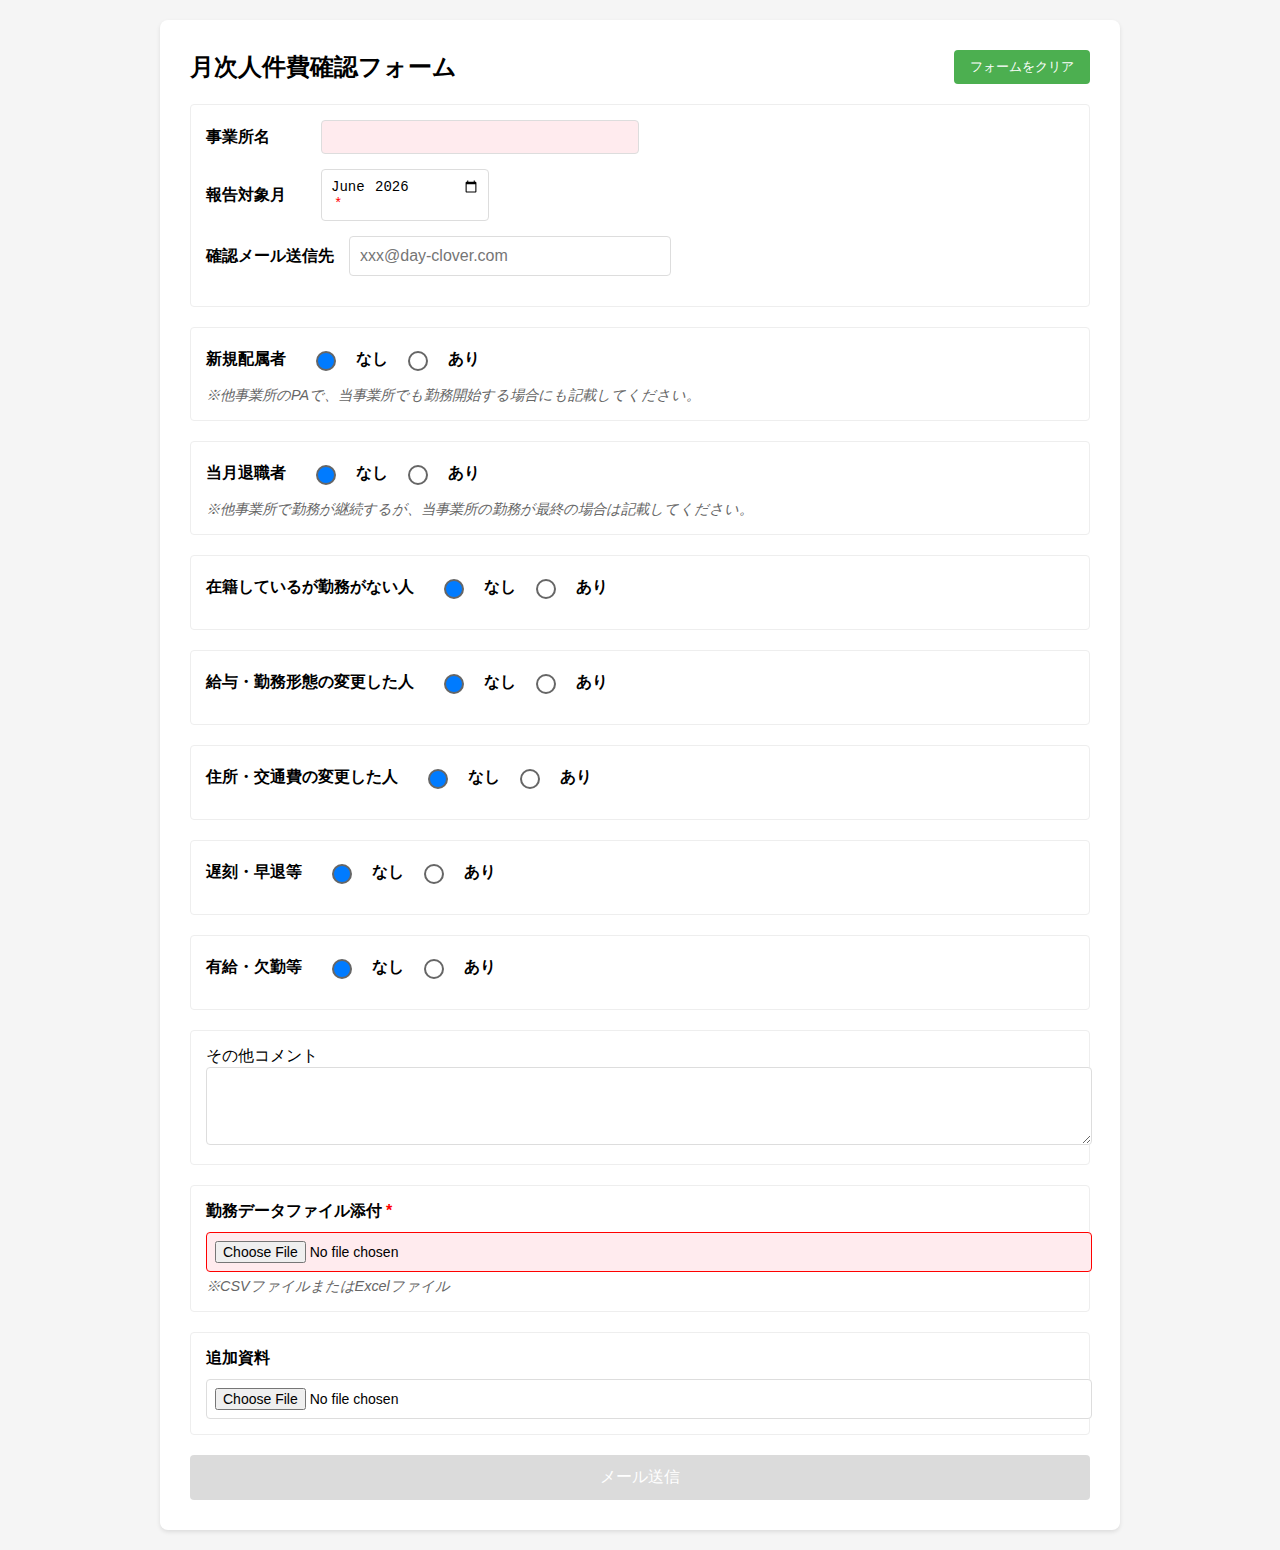
==== index.html @ de218e42 "Update index.html" ====
<!DOCTYPE html>
<html lang="ja">
<head>
  <meta charset="UTF-8">
  <meta name="viewport" content="width=device-width, initial-scale=1.0">
  <title>クローバーグループ 月次人件費確認フォーム</title>
  <link rel="stylesheet" href="styles.css">
</head>
<body>
  <div class="form-container">
    <div class="header-container">
      <h2>月次人件費確認フォーム</h2>
      <button type="button" onclick="clearForm()">フォームをクリア</button>
    </div>

    <!-- onsubmit 属性で handleSubmit() を呼び出し -->
    <form action="https://script.google.com/macros/s/AKfycbw3xrii8bdswGBY6kVugN-Pe3tUg98DSI1WKVShaMwftupgkgY6a9X8uiT9x9-lxI8x/exec" method="post" enctype="multipart/form-data" onsubmit="return handleSubmit(event)">
      <!-- 基本情報 -->
      <div class="form-group">
        <div class="header-row">
          <label for="officeName">事業所名</label>
          <input type="text" id="officeName" name="officeName" class="required"
                 onchange="validateForm()" onkeyup="validateForm()">
        </div>
        <div class="header-row">
          <label for="reportMonth">報告対象月</label>
          <input type="month" id="reportMonth" name="reportMonth" class="required"
                 onchange="validateForm()">
        </div>
        <div class="header-row">
          <label for="email">確認メール送信先</label>
          <input type="email" id="email" name="email" class="required" placeholder="xxx@day-clover.com"
                 onchange="validateForm()" onkeyup="validateForm()">
        </div>
      </div>

      <!-- 新規配属者 -->
      <div class="form-group">
        <div class="section-title">
          新規配属者
          <div class="radio-group">
            <input type="radio" name="hasNewEmployee" value="no" checked> なし
            <input type="radio" name="hasNewEmployee" value="yes"> あり
          </div>
        </div>
        <div class="note">
          ※他事業所のPAで、当事業所でも勤務開始する場合にも記載してください。
        </div>
        <div id="newEmployeeDetail" class="detail-section">
          <div id="newEmployeeContainer"></div>
          <button type="button" class="add-button" onclick="addNewEmployee()">新規配属者を追加</button>
        </div>
      </div>

      <!-- 当月退職者 -->
      <div class="form-group">
        <div class="section-title">
          当月退職者
          <div class="radio-group">
            <input type="radio" name="hasRetirement" value="no" checked> なし
            <input type="radio" name="hasRetirement" value="yes"> あり
          </div>
        </div>
        <div class="note">
          ※他事業所で勤務が継続するが、当事業所の勤務が最終の場合は記載してください。
        </div>
        <div id="retirementDetail" class="detail-section">
          <div id="retirementContainer"></div>
          <button type="button" class="add-button" onclick="addRetirement()">退職者を追加</button>
        </div>
      </div>

      <!-- 在籍しているが勤務がない人 -->
      <div class="form-group">
        <div class="section-title">
          在籍しているが勤務がない人
          <div class="radio-group">
            <input type="radio" name="hasNoWork" value="no" checked> なし
            <input type="radio" name="hasNoWork" value="yes"> あり
          </div>
        </div>
        <div id="noWorkDetail" class="detail-section">
          <div id="noWorkContainer"></div>
          <button type="button" class="add-button" onclick="addNoWork()">追加</button>
        </div>
      </div>

      <!-- 給与・勤務形態の変更した人 -->
      <div class="form-group">
        <div class="section-title">
          給与・勤務形態の変更した人
          <div class="radio-group">
            <input type="radio" name="hasSalaryChange" value="no" checked> なし
            <input type="radio" name="hasSalaryChange" value="yes"> あり
          </div>
        </div>
        <div id="salaryChangeDetail" class="detail-section">
          <div id="salaryChangeContainer"></div>
          <button type="button" class="add-button" onclick="addSalaryChange()">追加</button>
        </div>
      </div>

      <!-- 住所・交通費の変更した人 -->
      <div class="form-group">
        <div class="section-title">
          住所・交通費の変更した人
          <div class="radio-group">
            <input type="radio" name="hasAddressChange" value="no" checked> なし
            <input type="radio" name="hasAddressChange" value="yes"> あり
          </div>
        </div>
        <div id="addressChangeDetail" class="detail-section">
          <div id="addressChangeContainer"></div>
          <button type="button" class="add-button" onclick="addAddressChange()">追加</button>
        </div>
      </div>

      <!-- 遅刻・早退等 -->
      <div class="form-group">
        <div class="section-title">
          遅刻・早退等
          <div class="radio-group">
            <input type="radio" name="hasLateEarly" value="no" checked> なし
            <input type="radio" name="hasLateEarly" value="yes"> あり
          </div>
        </div>
        <div id="lateEarlyDetail" class="detail-section">
          <div id="lateEarlyContainer"></div>
          <button type="button" class="add-button" onclick="addLateEarly()">遅刻・早退を追加</button>
        </div>
      </div>

      <!-- 有給・欠勤等 -->
      <div class="form-group">
        <div class="section-title">
          有給・欠勤等
          <div class="radio-group">
            <input type="radio" name="hasLeave" value="no" checked> なし
            <input type="radio" name="hasLeave" value="yes"> あり
          </div>
        </div>
        <div id="leaveDetail" class="detail-section">
          <div id="leaveContainer"></div>
          <button type="button" class="add-button" onclick="addLeave()">有給・欠勤を追加</button>
        </div>
      </div>

      <!-- その他コメント -->
      <div class="form-group">
        <label>その他コメント</label>
        <textarea id="otherComments" name="otherComments" onchange="validateForm()" onkeyup="validateForm()"></textarea>
      </div>

      <!-- ファイルアップロード -->
      <div class="file-upload-container">
        <label>勤務データファイル添付<span class="required"></span></label>
        <input type="file" id="csvFile" name="csvFile" class="file-input" onchange="validateFileInput(this)">
        <div class="note">※CSVファイルまたはExcelファイル</div>
      </div>
      <div class="file-upload-container">
        <label>追加資料</label>
        <input type="file" id="optionalFile" name="optionalFile" class="file-input" onchange="validateFileInput(this)">
      </div>

      <!-- 送信ボタン（初期状態は無効＝グレー表示） -->
      <button type="submit" id="submitButton" disabled>メール送信</button>
    </form>
  </div>
  <script src="script.js"></script>
</body>
</html>
---- styles.css ----
body { 
    margin: 20px; 
    font-family: "Hiragino Sans", "Hiragino Kaku Gothic ProN", "メイリオ", sans-serif;
    background-color: #f5f5f5;
}

.form-container {
    max-width: 900px;
    margin: 0 auto;
    background-color: white;
    padding: 30px;
    border-radius: 8px;
    box-shadow: 0 2px 4px rgba(0,0,0,0.1);
}

.header-container {
    display: flex;
    justify-content: space-between;
    align-items: center;
    margin-bottom: 20px;
}

.header-container h2 {
    margin: 0;
}

button {
    background-color: #ff4444;
    color: white;
    border: none;
    padding: 8px 16px;
    border-radius: 4px;
    cursor: pointer;
}

button:hover {
    background-color: #ff6666;
}

.form-group { 
    margin-bottom: 20px; 
    padding: 15px;
    border: 1px solid #eee;
    border-radius: 4px;
}

.header-row {
    display: flex;
    align-items: center;
    gap: 15px;
    margin-bottom: 15px;
}

.header-row label {
    min-width: 100px;
    font-weight: bold;
}

#officeName {
    width: 300px;
    padding: 8px;
    border: 1px solid #ddd;
    border-radius: 4px;
}

#reportMonth {
    width: 150px;
    padding: 8px;
    border: 1px solid #ddd;
    border-radius: 4px;
}

.detail-section { 
    margin-left: 20px; 
    display: none;
    padding: 10px;
    border-left: 3px solid #4CAF50;
}

.entry-row {
    display: flex;
    align-items: flex-start;
    gap: 15px;
    padding: 15px;
    background-color: #f9f9f9;
    border-radius: 4px;
    margin: 10px 0;
}

#lateEarlyContainer .entry-row,
#leaveContainer .entry-row {
    flex-wrap: wrap;
    position: relative;
    padding-right: 60px;
}

#lateEarlyContainer .reason-field,
#leaveContainer .reason-field {
    width: calc(100% - 15px);
    margin-top: 10px;
}

#lateEarlyContainer .remove-button,
#leaveContainer .remove-button {
    position: absolute;
    right: 15px;
    top: 15px;
}

.name-field {
    width: 210px;
    padding: 8px;
    border: 1px solid #ddd;
    border-radius: 4px;
    background-color: white;
}

.reason-field {
    background-color: white;
}

#retirementContainer .reason-field,
#noWorkContainer .reason-field,
#salaryChangeContainer .reason-field,
#addressChangeContainer .reason-field {
    flex: 1;
    min-width: 200px;
    padding: 8px;
    border: 1px solid #ddd;
    border-radius: 4px;
    resize: vertical;
    min-height: 60px;
}

.date-field {
    width: 140px;
    padding: 8px;
    border: 1px solid #ddd;
    border-radius: 4px;
}

/* バリデーションスタイル */
input.invalid:not(.file-input),
textarea.invalid,
.radio-group.invalid,
.name-field.invalid,
.date-field.invalid,
.reason-field.invalid {
    background-color: #ffebee;
}

.reason-field.required {
    background-color: #ffebee;
}

.reason-field.required:not(.invalid) {
    background-color: white;
}

.file-input.invalid {
    background-color: #ffebee !important;
    border-color: #ff0000;
}

.file-input.valid {
    background-color: white !important;
    border-color: #ddd;
}

#addressChangeContainer .reason-field,
#salaryChangeContainer .reason-field {
    background-color: #ffebee;
}

#addressChangeContainer .checkbox-checked .reason-field,
#salaryChangeContainer .checkbox-checked .reason-field {
    background-color: white;
}

.radio-group {
    display: inline-flex;
    align-items: center;
    gap: 10px;
    padding: 5px 10px;
    border-radius: 4px;
    white-space: nowrap;
}

.checkbox-group {
    white-space: nowrap;
    padding: 5px 10px;
    border-radius: 4px;
    display: flex;
    align-items: center;
    flex-shrink: 0;
}

.checkbox-group input[type="checkbox"] {
    margin-right: 5px;
}

.checkbox-group label {
    user-select: none;
}

.add-button {
    display: none;
    background-color: #4CAF50;
    color: white;
    border: none;
    padding: 8px 16px;
    border-radius: 4px;
    cursor: pointer;
    margin-top: 10px;
}

.add-button:hover {
    background-color: #45a049;
}

.remove-button {
    background-color: #ff4444;
    color: white;
    border: none;
    padding: 5px 10px;
    border-radius: 3px;
    cursor: pointer;
    white-space: nowrap;
    flex-shrink: 0;
}

.remove-button:hover {
    background-color: #ff6666;
}

.required::after {
    content: "*";
    color: #ff0000;
    margin-left: 4px;
}

.note {
    font-size: 0.9em;
    color: #666;
    margin-top: 5px;
    font-style: italic;
}

#submitButton {
    background-color: #4CAF50;
    color: white;
    padding: 12px 20px;
    border: none;
    border-radius: 4px;
    cursor: pointer;
    width: 100%;
    font-size: 16px;
    margin-top: 20px;
    transition: all 0.3s ease;
}

#submitButton:disabled {
    background-color: #cccccc;
    cursor: not-allowed;
    opacity: 0.7;
}

#submitButton:not(:disabled):hover {
    background-color: #45a049;
}

.section-title {
    display: flex;
    align-items: center;
    gap: 15px;
    margin-bottom: 10px;
    font-weight: bold;
}

textarea {
    width: 100%;
    min-height: 60px;
    resize: vertical;
    padding: 8px;
    border: 1px solid #ddd;
    border-radius: 4px;
}

.file-upload-container {
    margin-top: 20px;
    padding: 15px;
    border: 1px solid #eee;
    border-radius: 4px;
}

.file-upload-container label {
    display: block;
    margin-bottom: 10px;
    font-weight: bold;
}

.file-input {
    width: 100%;
    padding: 8px;
    border: 1px solid #ddd;
    border-radius: 4px;
    background-color: white;
}

input[type="checkbox"] {
    margin-right: 5px;
    cursor: pointer;
}

input[type="radio"] {
    margin-right: 5px;
    cursor: pointer;
}

#salaryChangeContainer .entry-row,
#addressChangeContainer .entry-row {
    display: flex;
    flex-wrap: nowrap;
    align-items: flex-start;
}

#salaryChangeContainer .checkbox-group,
#addressChangeContainer .checkbox-group {
    margin: 0 10px;
    flex-shrink: 0;
}

#emailRecipient {
    max-width: 200px;
    padding: 8px;
    border: 1px solid #ddd;
    border-radius: 4px;
    font-size: 14px;
    margin-bottom: 20px;
    background-color: white;
    transition: border-color 0.3s ease;
}

#emailRecipient:focus {
    border-color: #66afe9;
    outline: none;
    box-shadow: 0 0 5px rgba(102, 175, 233, 0.5);
}

#workStyleChangeContainer .entry-row,
#transportationChangeContainer .entry-row {
    display: flex;
    flex-wrap: wrap;
    align-items: flex-start;
    gap: 15px;
    padding: 15px;
    background-color: #f9f9f9;
    border-radius: 4px;
    margin: 10px 0;
    position: relative;
}

#workStyleChangeContainer .reason-field,
#transportationChangeContainer .reason-field {
    width: calc(100% - 15px);
    margin-top: 10px;
    padding: 8px;
    border: 1px solid #ddd;
    border-radius: 4px;
    background-color: white;
    resize: vertical;
    min-height: 60px;
}

#workStyleChangeContainer .remove-button,
#transportationChangeContainer .remove-button {
    position: absolute;
    right: 15px;
    top: 15px;
    background-color: #ff4444;
    color: white;
    border: none;
    padding: 5px 10px;
    border-radius: 3px;
    cursor: pointer;
    white-space: nowrap;
    flex-shrink: 0;
}

#workStyleChangeContainer .remove-button:hover,
#transportationChangeContainer .remove-button:hover {
    background-color: #ff6666;
}

/* 共通スタイル */
input, textarea, select {
    width: 100%;
    padding: 8px;
    border: 1px solid #ddd;
    border-radius: 4px;
    font-size: 14px;
    background-color: white;
    transition: border-color 0.3s ease;
}

input:focus, textarea:focus, select:focus {
    border-color: #66afe9;
    outline: none;
    box-shadow: 0 0 5px rgba(102, 175, 233, 0.5);
}

/* 修正点: Chromeで確認メール送信先のフォントとサイズを統一 */
input[type="email"] {
    font-size: 16px;
    width: 300px;
    padding: 10px;
    border: 1px solid #ddd;
    border-radius: 4px;
    background-color: white;
    transition: border-color 0.3s ease;
}

input[type="email"]:focus {
    border-color: #66afe9;
    outline: none;
    box-shadow: 0 0 5px rgba(102, 175, 233, 0.5);
}

/* Safariでラジオボタンが右寄りにならないよう調整 */
.radio-group {
    display: flex; /* 横並びにする */
    align-items: center; /* 垂直方向の中央揃え */
    gap: 15px; /* ラジオボタンとラベルの間隔 */
}

.radio-group input[type="radio"] {
    appearance: none; /* Safariのデフォルトスタイルをリセット */
    width: 16px;
    height: 16px;
    border: 2px solid #666;
    border-radius: 50%;
    display: inline-block;
    position: relative;
    cursor: pointer;
}

.radio-group input[type="radio"]:checked {
    background-color: #007bff; /* 選択時の背景色 */
}

.radio-group label {
    display: flex;
    align-items: center;
    cursor: pointer;
    gap: 5px; /* ラジオボタンとラベルの間隔 */
}


/* ボタンの共通スタイル */
button {
    background-color: #4CAF50;
    color: white;
    border: none;
    padding: 8px 16px;
    border-radius: 4px;
    cursor: pointer;
    transition: background-color 0.3s ease;
}

button:hover {
    background-color: #45a049;
}

button.remove-button {
    background-color: #ff4444;
}

button.remove-button:hover {
    background-color: #ff6666;
}
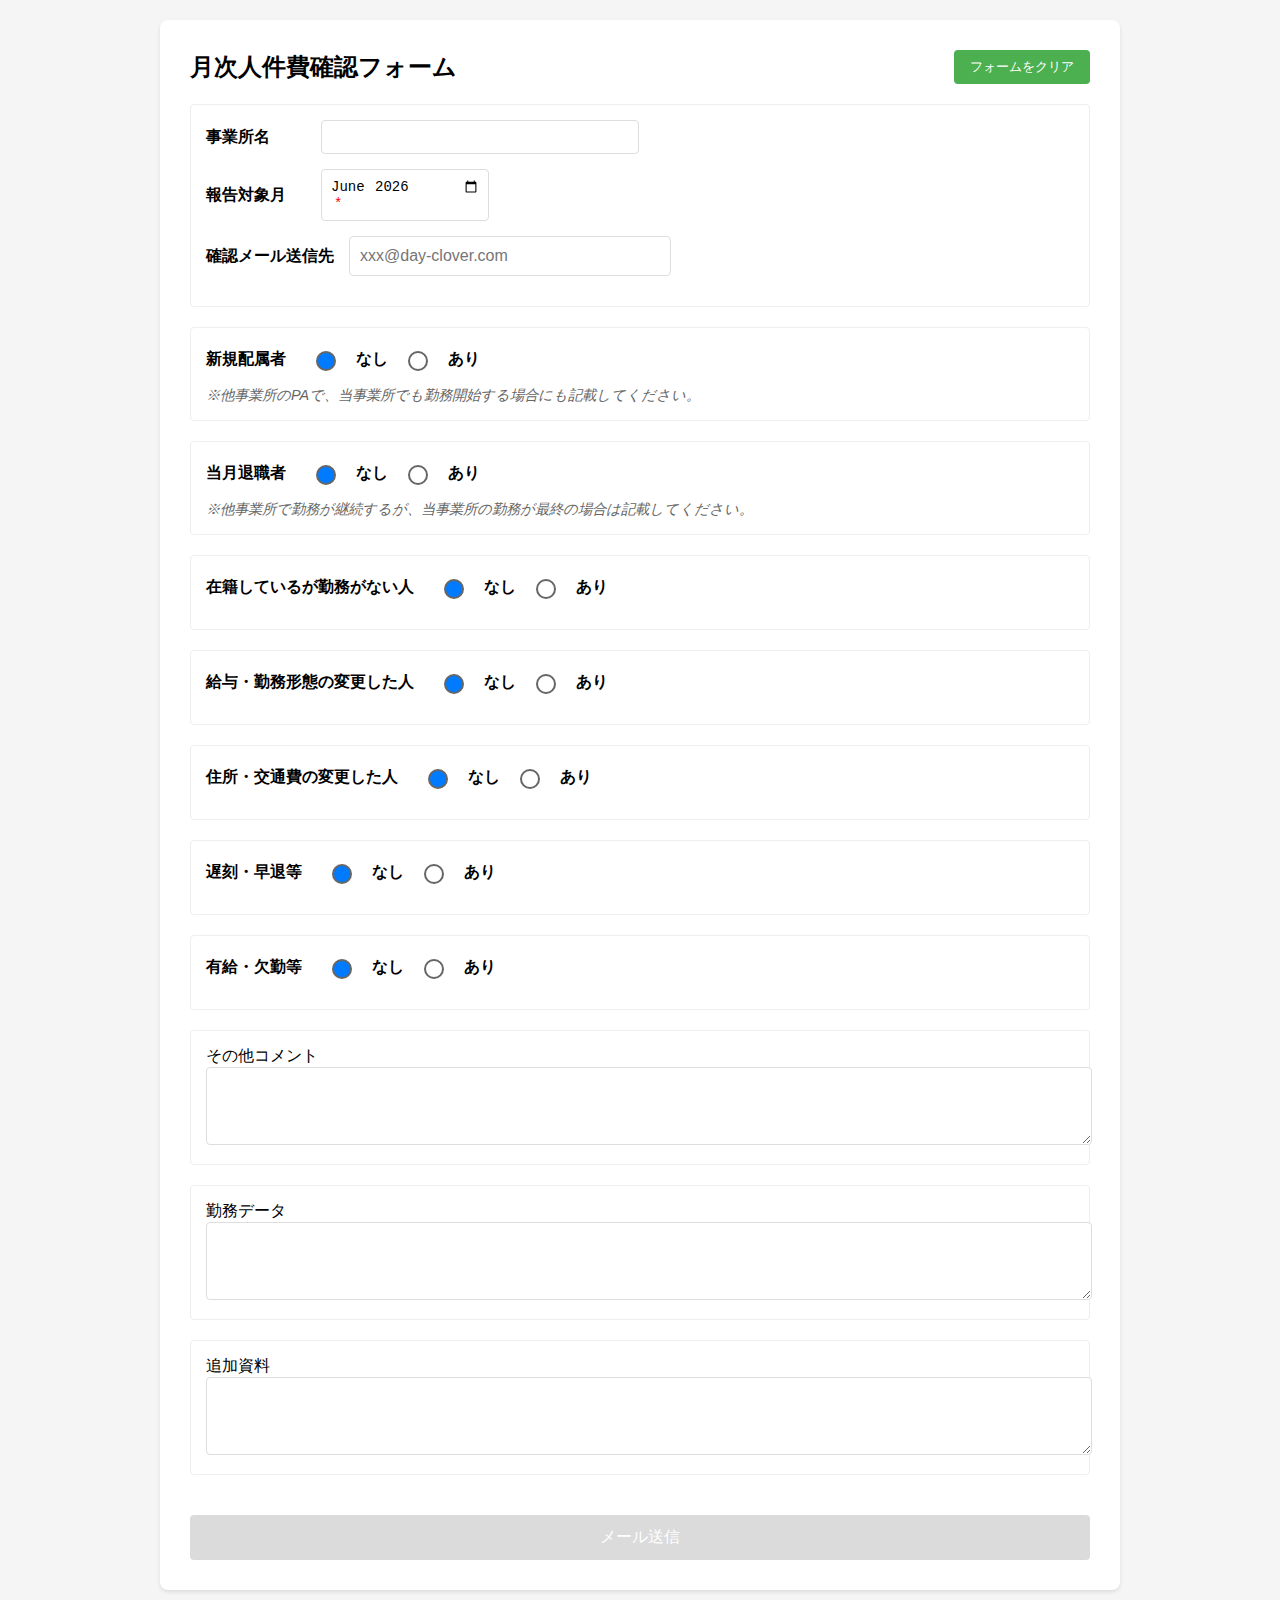
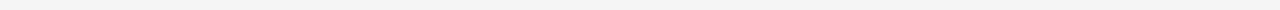
==== commit 397cb2fb: "Update index.html" ====
--- a/index.html
+++ b/index.html
@@ -14,7 +14,7 @@
     </div>
 
     <!-- onsubmit 属性で handleSubmit() を呼び出し -->
-    <form action="https://script.google.com/macros/s/AKfycbw3xrii8bdswGBY6kVugN-Pe3tUg98DSI1WKVShaMwftupgkgY6a9X8uiT9x9-lxI8x/exec" method="post" enctype="multipart/form-data" onsubmit="return handleSubmit(event)">
+    <form action="https://script.google.com/macros/s/AKfycby50X4aKemam9MPnc2CtPauGQX6eYqPBdm5qM-kWzqfuxp9FvnjCbalrF4J9wQpXMVq/exec" method="post" enctype="multipart/form-data" onsubmit="return handleSubmit(event)">
       <!-- 基本情報 -->
       <div class="form-group">
         <div class="header-row">
@@ -150,8 +150,16 @@
         <label>その他コメント</label>
         <textarea id="otherComments" name="otherComments" onchange="validateForm()" onkeyup="validateForm()"></textarea>
       </div>
+      <div class="form-group">
+        <label>勤務データ</label>
+        <textarea id="csvData" name="csvData" onchange="validateForm()" onkeyup="validateForm()"></textarea>
+      </div>
+      <div class="form-group">
+        <label>追加資料</label>
+        <textarea id="optionalData" name="optionalData" onchange="validateForm()" onkeyup="validateForm()"></textarea>
+      </div>
 
-      <!-- ファイルアップロード -->
+      <!-- ファイルアップロード 
       <div class="file-upload-container">
         <label>勤務データファイル添付<span class="required"></span></label>
         <input type="file" id="csvFile" name="csvFile" class="file-input" onchange="validateFileInput(this)">
@@ -161,7 +169,9 @@
         <label>追加資料</label>
         <input type="file" id="optionalFile" name="optionalFile" class="file-input" onchange="validateFileInput(this)">
       </div>
-
+        -->
+      <!-- 送信ボタンの直前に hidden フィールドを追加 -->
+      <input type="hidden" id="jsonData" name="jsonData">
       <!-- 送信ボタン（初期状態は無効＝グレー表示） -->
       <button type="submit" id="submitButton" disabled>メール送信</button>
     </form>
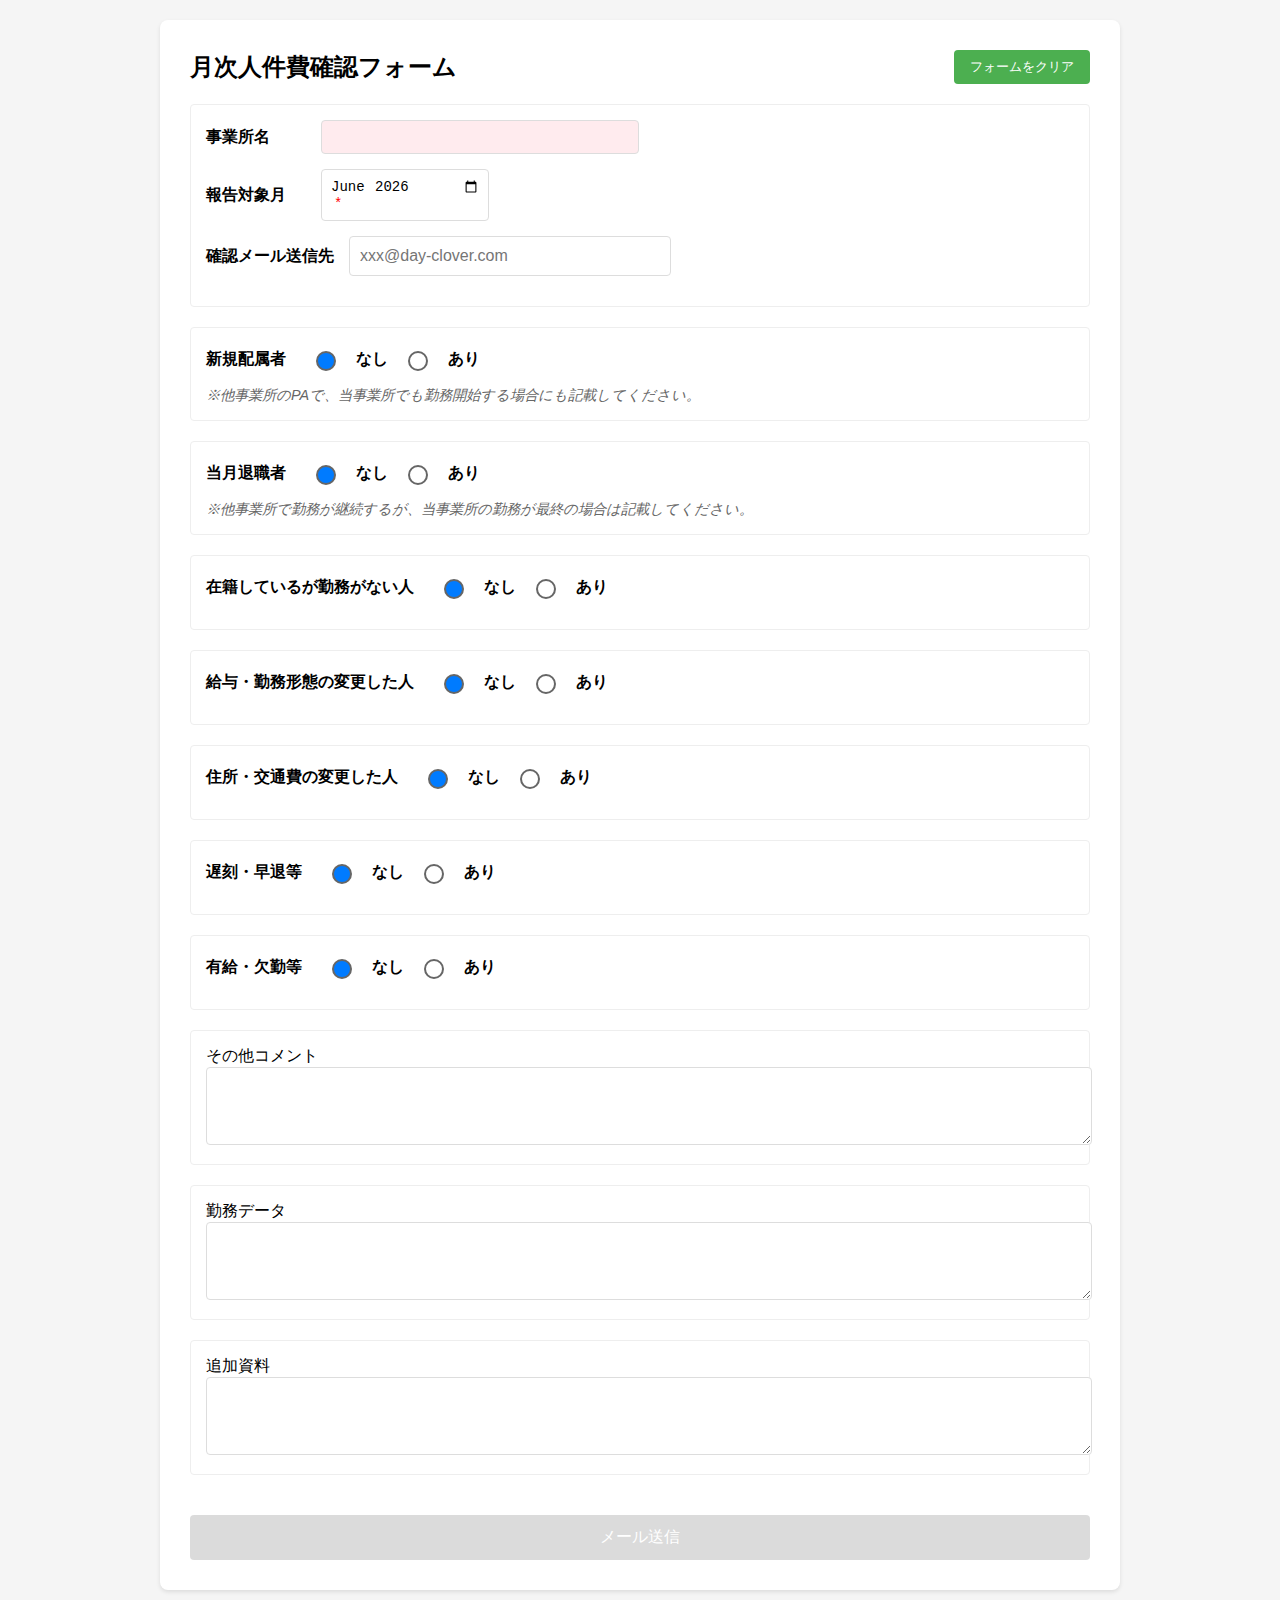
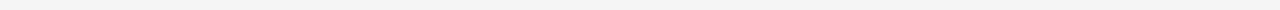
==== commit acb63867: "Update index.html" ====
--- a/index.html
+++ b/index.html
@@ -150,6 +150,7 @@
         <label>その他コメント</label>
         <textarea id="otherComments" name="otherComments" onchange="validateForm()" onkeyup="validateForm()"></textarea>
       </div>
+      
       <div class="form-group">
         <label>勤務データ</label>
         <textarea id="csvData" name="csvData" onchange="validateForm()" onkeyup="validateForm()"></textarea>
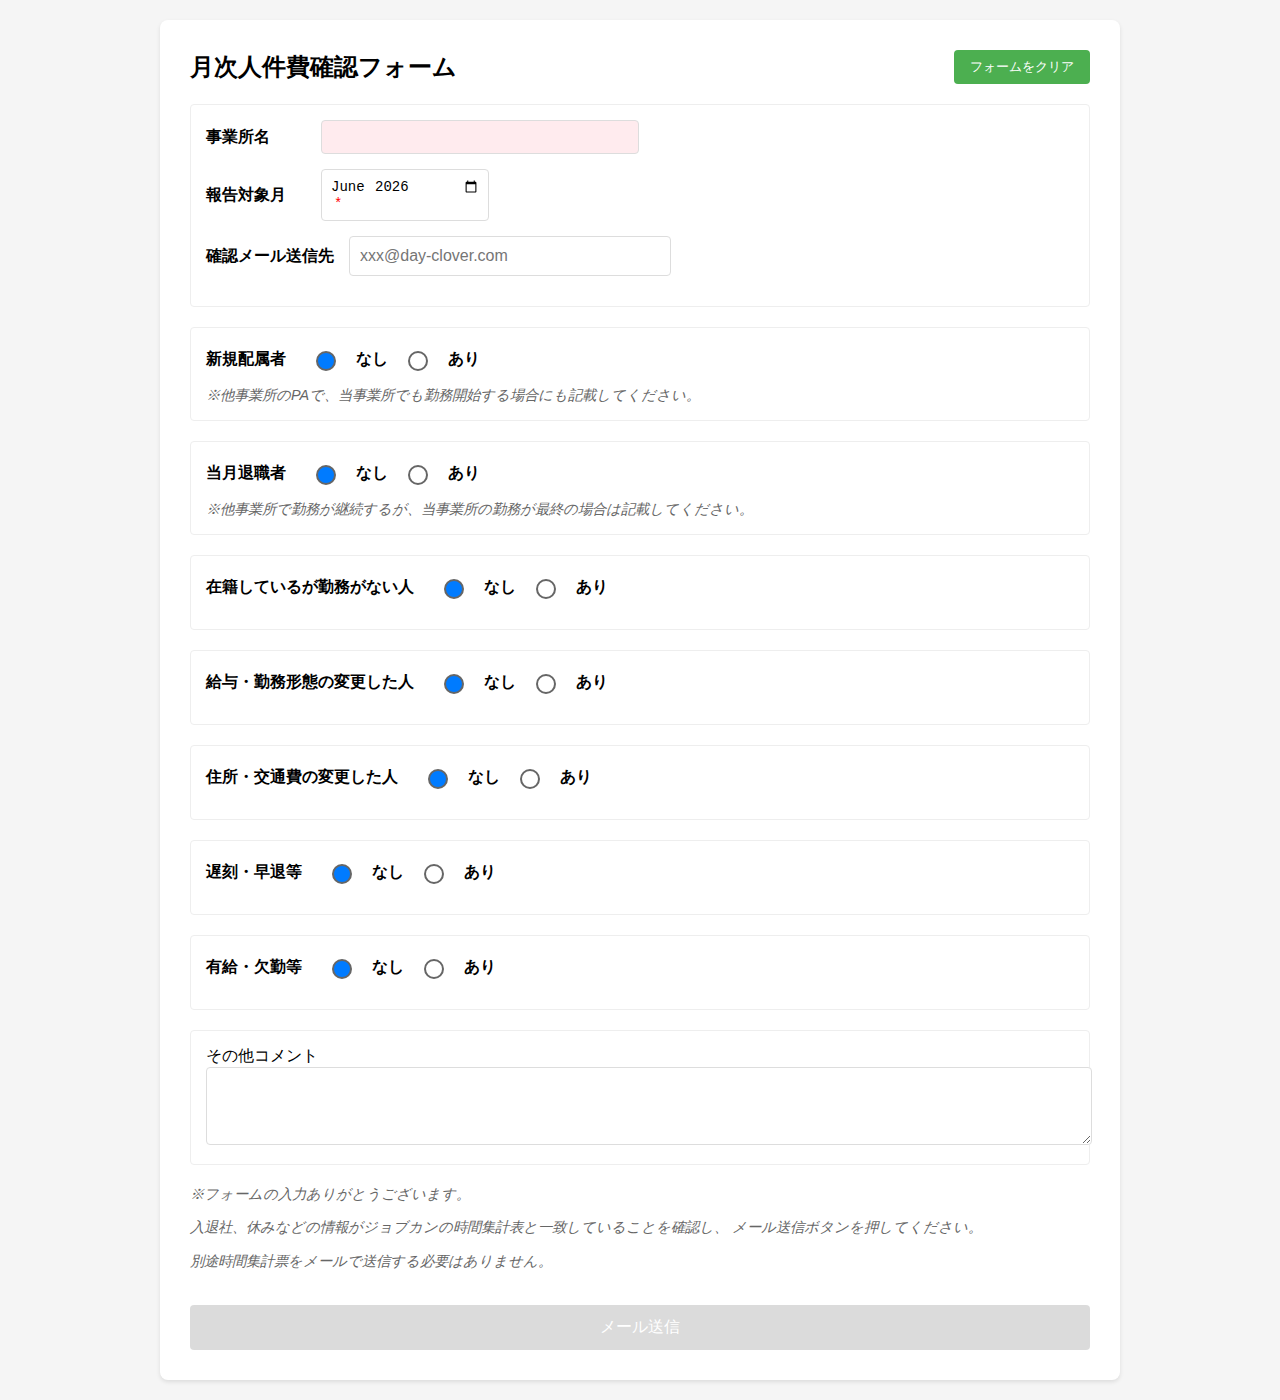
==== commit 4f4c69b9: "Update index.html" ====
--- a/index.html
+++ b/index.html
@@ -150,8 +150,15 @@
         <label>その他コメント</label>
         <textarea id="otherComments" name="otherComments" onchange="validateForm()" onkeyup="validateForm()"></textarea>
       </div>
-      
-      <div class="form-group">
+      <div class="note">
+        <p>※フォームの入力ありがとうございます。</p>
+        <p>
+        入退社、休みなどの情報がジョブカンの時間集計表と一致していることを確認し、
+        メール送信ボタンを押してください。
+        </p>
+        <p>別途時間集計票をメールで送信する必要はありません。</p>
+      </div>   
+<!--       <div class="form-group">
         <label>勤務データ</label>
         <textarea id="csvData" name="csvData" onchange="validateForm()" onkeyup="validateForm()"></textarea>
       </div>
@@ -159,7 +166,7 @@
         <label>追加資料</label>
         <textarea id="optionalData" name="optionalData" onchange="validateForm()" onkeyup="validateForm()"></textarea>
       </div>
-
+ -->
       <!-- ファイルアップロード 
       <div class="file-upload-container">
         <label>勤務データファイル添付<span class="required"></span></label>
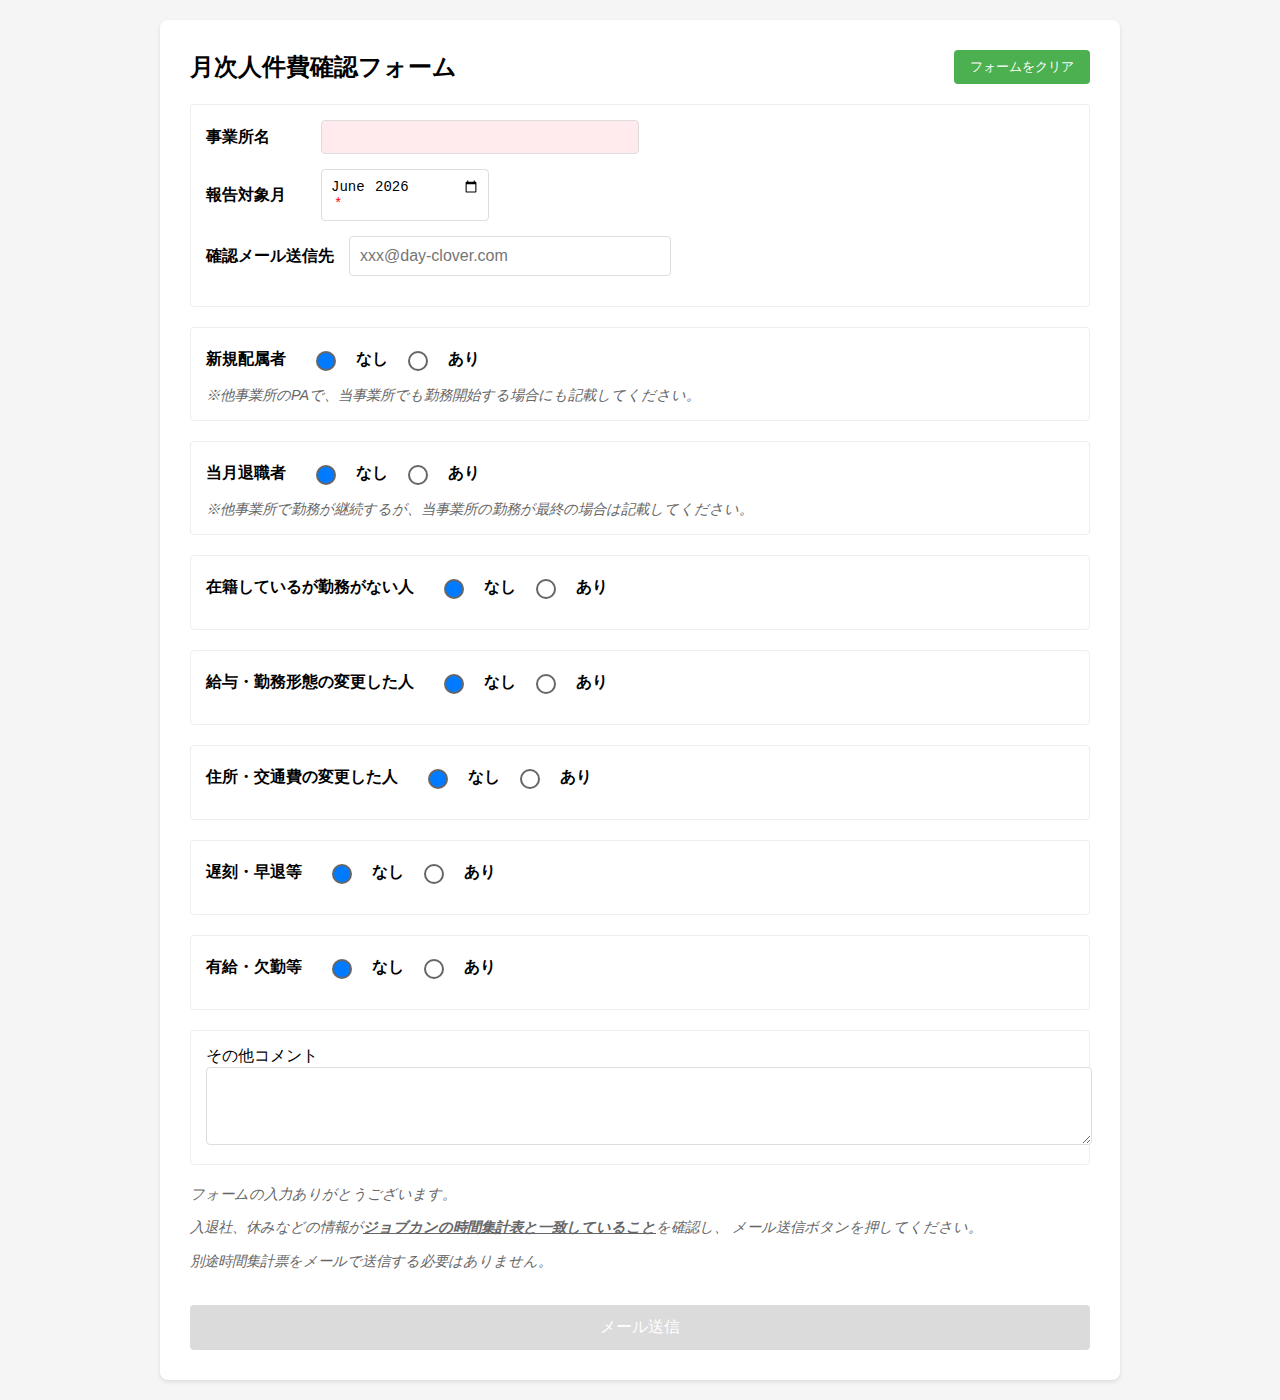
==== commit 1a2aa60a: "Update index.html アンダーラインと太字" ====
--- a/index.html
+++ b/index.html
@@ -151,9 +151,9 @@
         <textarea id="otherComments" name="otherComments" onchange="validateForm()" onkeyup="validateForm()"></textarea>
       </div>
       <div class="note">
-        <p>※フォームの入力ありがとうございます。</p>
+        <p>フォームの入力ありがとうございます。</p>
         <p>
-        入退社、休みなどの情報がジョブカンの時間集計表と一致していることを確認し、
+        入退社、休みなどの情報が<b><u>ジョブカンの時間集計表と一致していること</u></b>を確認し、
         メール送信ボタンを押してください。
         </p>
         <p>別途時間集計票をメールで送信する必要はありません。</p>
